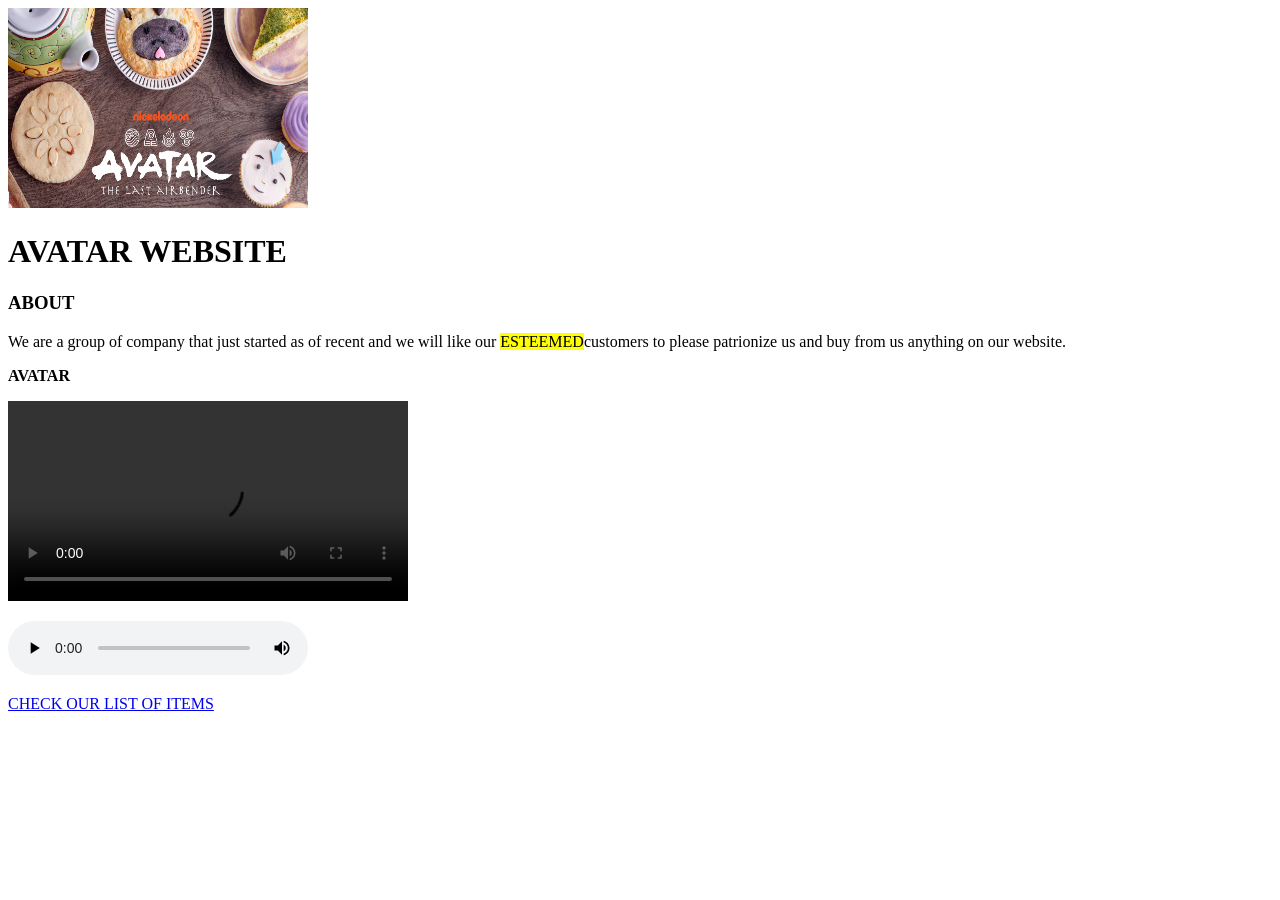
==== Index.html @ 99e4aa53 "first commit - committing all files to the repository" ====
<!DOCTYPE html>

<html>

<head>
     <title>MY FIRST WEBSITE</title>
</head>

<body>
     <img src="AvAtAr-logo.png" height="200" width="300px" alt="MY FIRST WEBSITE" title="AvAtAr is BENDING">
     <h1>AVATAR WEBSITE</h1>
     <h3><dl>ABOUT</dl></h3>
     <p>We are a group of company that just started as of recent and we will like our <mark>ESTEEMED</mark>customers to please patrionize us and buy from us anything on our website.</p>
     <p><b>AVATAR</b></p>
     <video controls src="AvAtAr video.mp4" height="200"></video>
     <p><audio controls src="AvAtAr audio.mp3"></audio></p>
     
<a href="page.html" target="_mine" title="CLICK HERE">
     CHECK OUR LIST OF ITEMS
</a>

</body>
</html>
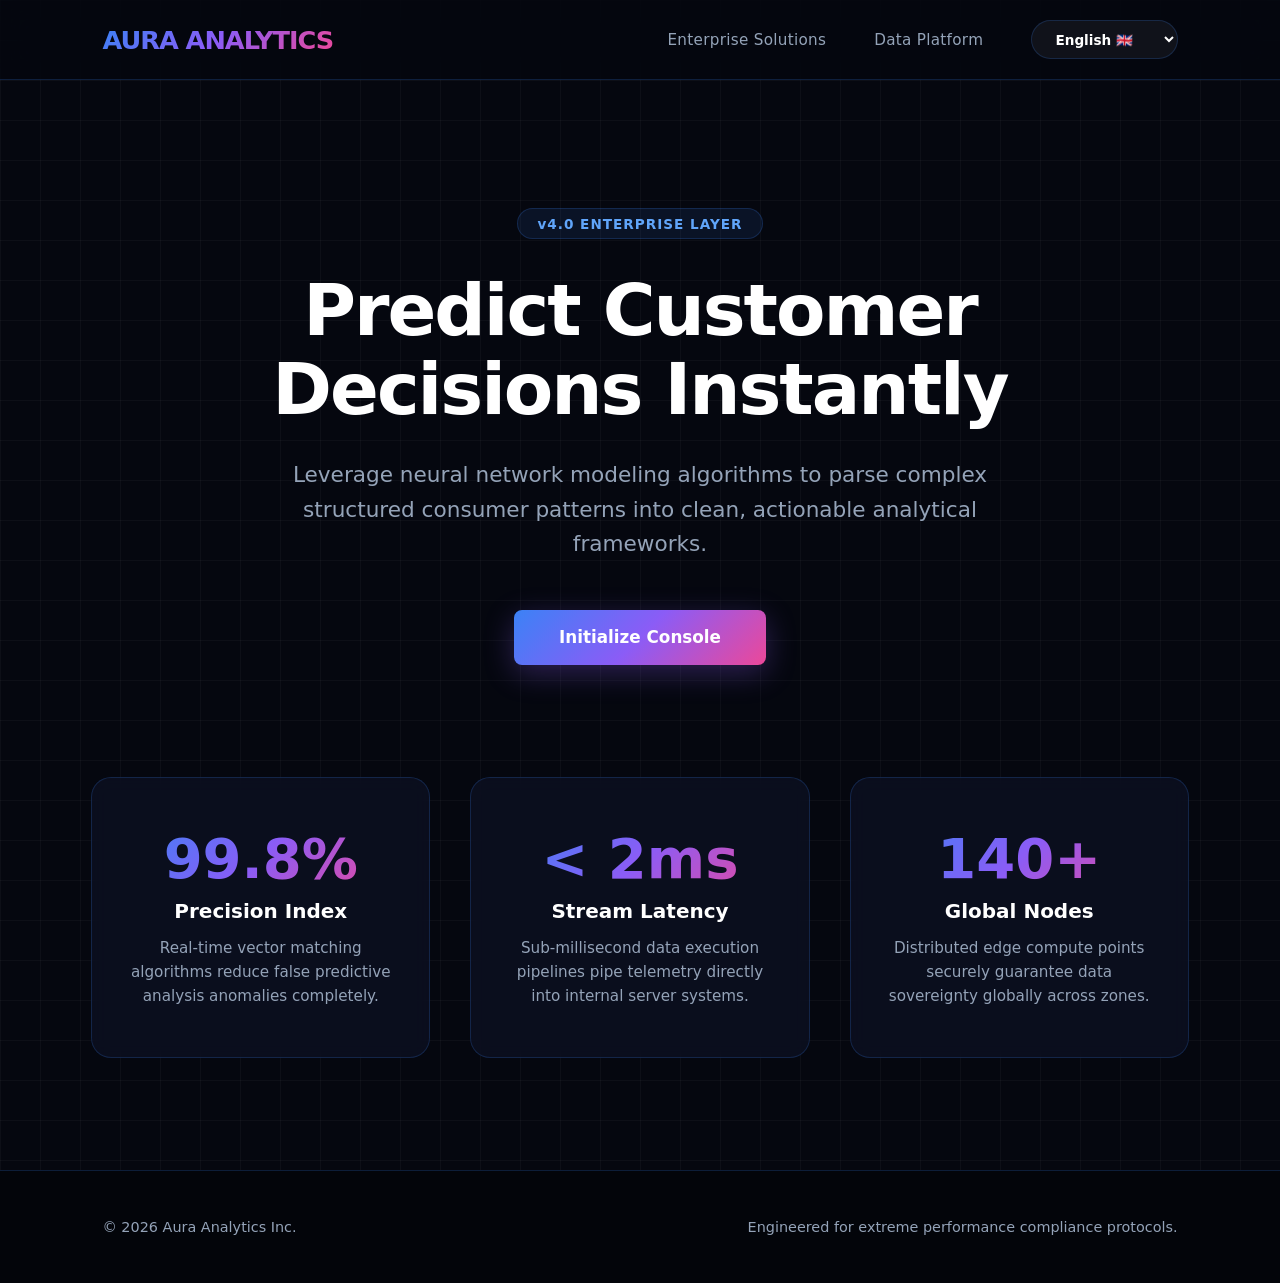
==== commit e93da94c: "Add Index.html" ====
--- a/Index.html
+++ b/Index.html
@@ -1,23 +1,59 @@
 <!DOCTYPE html>
+<html lang="en" dir="ltr">
+<head>
+    <meta charset="UTF-8">
+    <meta name="viewport" content="width=device-width, initial-scale=1.0">
+    <title>Aura Analytics | Next-Gen AI Insights</title>
+    <link rel="stylesheet" href="style.css">
+</head>
+<body>
 
-<html>
+    <header>
+        <div class="brand">AURA ANALYTICS</div>
+        <nav>
+            <a href="#" data-key="navSolutions">Enterprise Solutions</a>
+            <a href="#" data-key="navArchitecture">Data Platform</a>
+            
+            <select id="localizationTrigger" class="lang-control">
+                <option value="en">English 🇬🇧</option>
+                <option value="fr">Français 🇫🇷</option>
+                <option value="ar">العربية 🇦🇪</option>
+            </select>
+        </nav>
+    </header>
 
-<head>
-     <title>MY FIRST WEBSITE</title>
-</head>
+    <main class="hero-layout">
+        <div class="badge" data-key="heroBadge">v4.0 ENTERPRISE LAYER</div>
+        <h1 data-key="heroTitle">Predict Customer Decisions Instantly</h1>
+        <p data-key="heroSubtitle">Leverage neural network modeling algorithms to parse complex structured consumer patterns into clean, actionable analytical frameworks.</p>
+        <div class="action-hub">
+            <button class="btn-primary" data-key="heroCta">Initialize Console</button>
+        </div>
+    </main>
 
-<body>
-     <img src="AvAtAr-logo.png" height="200" width="300px" alt="MY FIRST WEBSITE" title="AvAtAr is BENDING">
-     <h1>AVATAR WEBSITE</h1>
-     <h3><dl>ABOUT</dl></h3>
-     <p>We are a group of company that just started as of recent and we will like our <mark>ESTEEMED</mark>customers to please patrionize us and buy from us anything on our website.</p>
-     <p><b>AVATAR</b></p>
-     <video controls src="AvAtAr video.mp4" height="200"></video>
-     <p><audio controls src="AvAtAr audio.mp3"></audio></p>
-     
-<a href="page.html" target="_mine" title="CLICK HERE">
-     CHECK OUR LIST OF ITEMS
-</a>
+    <section class="metrics-grid">
+        <div class="metric-card">
+            <div class="m-val">99.8%</div>
+            <h3 data-key="card1Title">Precision Index</h3>
+            <p data-key="card1Desc">Real-time vector matching algorithms reduce false predictive analysis anomalies completely.</p>
+        </div>
+        <div class="metric-card">
+            <div class="m-val">&lt; 2ms</div>
+            <h3 data-key="card2Title">Stream Latency</h3>
+            <p data-key="card2Desc">Sub-millisecond data execution pipelines pipe telemetry directly into internal server systems.</p>
+        </div>
+        <div class="metric-card">
+            <div class="m-val">140+</div>
+            <h3 data-key="card3Title">Global Nodes</h3>
+            <p data-key="card3Desc">Distributed edge compute points securely guarantee data sovereignty globally across zones.</p>
+        </div>
+    </section>
 
+    <footer>
+        <p>&copy; 2026 Aura Analytics Inc.</p>
+        <p data-key="footerNotice">Engineered for extreme performance compliance protocols.</p>
+    </footer>
+
+    <script src="script.js"></script>
 </body>
-</html>+</html>
--- a/style.css
+++ b/style.css
@@ -0,0 +1,267 @@
+:root {
+    --bg-deep: #05070f;
+    --bg-surface: rgba(13, 18, 36, 0.7);
+    --border-glow: rgba(59, 130, 246, 0.2);
+    --border-hover: rgba(139, 92, 246, 0.4);
+    --text-lead: #ffffff;
+    --text-muted: #94a3b8;
+    --primary: #3b82f6;
+    --gradient-glow: linear-gradient(135deg, #3b82f6 0%, #8b5cf6 50%, #ec4899 100%);
+}
+
+* {
+    margin: 0;
+    padding: 0;
+    box-sizing: border-box;
+    font-family: 'Inter', system-ui, -apple-system, sans-serif;
+    transition: all 0.25s cubic-bezier(0.4, 0, 0.2, 1);
+}
+
+body {
+    background-color: var(--bg-deep);
+    color: var(--text-lead);
+    min-height: 100vh;
+    display: flex;
+    flex-direction: column;
+    overflow-x: hidden;
+    position: relative;
+}
+
+body::before {
+    content: '';
+    position: absolute;
+    top: 0;
+    left: 0;
+    width: 100%;
+    height: 100%;
+    background-image: 
+        linear-gradient(rgba(255, 255, 255, 0.03) 1px, transparent 1px),
+        linear-gradient(90deg, rgba(255, 255, 255, 0.03) 1px, transparent 1px);
+    background-size: 40px 40px;
+    z-index: -1;
+    pointer-events: none;
+}
+
+header {
+    background-color: rgba(5, 7, 15, 0.75);
+    backdrop-filter: blur(16px);
+    -webkit-backdrop-filter: blur(16px);
+    border-bottom: 1px solid var(--border-glow);
+    position: sticky;
+    top: 0;
+    z-index: 1000;
+    padding: 1.25rem 8%;
+    display: flex;
+    justify-content: space-between;
+    align-items: center;
+}
+
+.brand {
+    font-size: 1.6rem;
+    font-weight: 800;
+    letter-spacing: -1px;
+    background: var(--gradient-glow);
+    -webkit-background-clip: text;
+     background-clip: text;
+    -webkit-text-fill-color: transparent;
+    cursor: default;
+}
+
+nav {
+    display: flex;
+    align-items: center;
+    gap: 3rem;
+}
+
+nav a {
+    color: var(--text-muted);
+    text-decoration: none;
+    font-weight: 500;
+    font-size: 0.95rem;
+    letter-spacing: 0.3px;
+}
+
+nav a:hover {
+    color: var(--text-lead);
+    text-shadow: 0 0 10px rgba(59, 130, 246, 0.5);
+}
+
+.lang-control {
+    background-color: rgba(255, 255, 255, 0.05);
+    color: var(--text-lead);
+    border: 1px solid var(--border-glow);
+    padding: 0.6rem 1.2rem;
+    border-radius: 30px;
+    cursor: pointer;
+    outline: none;
+    font-weight: 600;
+    font-size: 0.85rem;
+}
+
+.lang-control:hover, .lang-control:focus {
+    border-color: #8b5cf6;
+    background-color: rgba(255, 255, 255, 0.1);
+}
+
+/* High-Impact Hero Layout Section */
+.hero-layout {
+    text-align: center;
+    padding: 8rem 2rem 5rem 2rem;
+    max-width: 1000px;
+    margin: 0 auto;
+    position: relative;
+}
+
+.badge {
+    background: rgba(59, 130, 246, 0.1);
+    border: 1px solid var(--border-glow);
+    color: #60a5fa;
+    padding: 0.4rem 1.2rem;
+    border-radius: 50px;
+    font-size: 0.85rem;
+    font-weight: 600;
+    display: inline-block;
+    margin-bottom: 2rem;
+    letter-spacing: 1px;
+}
+
+.hero-layout h1 {
+    font-size: 4.5rem;
+    font-weight: 900;
+    line-height: 1.1;
+    margin-bottom: 1.8rem;
+    letter-spacing: -2px;
+}
+
+.hero-layout p {
+    font-size: 1.35rem;
+    color: var(--text-muted);
+    margin-bottom: 3rem;
+    line-height: 1.6;
+    max-width: 750px;
+    margin-left: auto;
+    margin-right: auto;
+}
+
+.action-hub {
+    display: flex;
+    justify-content: center;
+    gap: 1.5rem;
+}
+
+.btn-primary {
+    background: var(--gradient-glow);
+    color: white;
+    padding: 1.1rem 2.8rem;
+    border: none;
+    border-radius: 8px;
+    font-size: 1.05rem;
+    font-weight: 700;
+    cursor: pointer;
+    box-shadow: 0 8px 30px rgba(139, 92, 246, 0.3);
+}
+
+.btn-primary:hover {
+    transform: translateY(-3px);
+    box-shadow: 0 12px 35px rgba(139, 92, 246, 0.5);
+}
+
+.metrics-grid {
+    max-width: 1200px;
+    margin: 2rem auto 7rem auto;
+    padding: 0 4%;
+    display: grid;
+    grid-template-columns: repeat(3, 1fr);
+    gap: 2.5rem;
+    width: 100%;
+}
+
+.metric-card {
+    background: var(--bg-surface);
+    backdrop-filter: blur(10px);
+    border: 1px solid var(--border-glow);
+    border-radius: 20px;
+    padding: 3rem 2rem;
+    text-align: center;
+    position: relative;
+    overflow: hidden;
+}
+
+.metric-card::before {
+    content: '';
+    position: absolute;
+    top: 0;
+    left: 0;
+    width: 100%;
+    height: 4px;
+    background: var(--gradient-glow);
+    opacity: 0;
+    transition: opacity 0.3s;
+}
+
+.metric-card:hover::before {
+    opacity: 1;
+}
+
+.metric-card:hover {
+    border-color: var(--border-hover);
+    transform: translateY(-5px);
+    box-shadow: 0 15px 35px rgba(0, 0, 0, 0.4);
+}
+
+.m-val {
+    font-size: 3.5rem;
+    font-weight: 800;
+    background: var(--gradient-glow);
+    -webkit-background-clip: text;
+     background-clip: text;
+    -webkit-text-fill-color: transparent;
+    margin-bottom: 0.5rem;
+}
+
+.metric-card h3 {
+    font-size: 1.25rem;
+    font-weight: 700;
+    margin-bottom: 0.8rem;
+    color: var(--text-lead);
+}
+
+.metric-card p {
+    color: var(--text-muted);
+    font-size: 0.95rem;
+    line-height: 1.6;
+}
+
+footer {
+    margin-top: auto;
+    background-color: #03050a;
+    border-top: 1px solid var(--border-glow);
+    padding: 3rem 8%;
+    display: flex;
+    justify-content: space-between;
+    align-items: center;
+    color: var(--text-muted);
+    font-size: 0.9rem;
+}
+
+html[dir="rtl"] header,
+html[dir="rtl"] nav,
+html[dir="rtl"] .metrics-grid,
+html[dir="rtl"] footer {
+    flex-direction: row-reverse;
+}
+html[dir="rtl"] .metrics-grid {
+    direction: rtl;
+}
+html[dir="rtl"] .metric-card {
+    text-align: right;
+}
+
+@media (max-width: 968px) {
+    .hero-layout h1 { font-size: 2.8rem; }
+    .metrics-grid { grid-template-columns: 1fr; }
+    header, footer { flex-direction: column; gap: 1.5rem; text-align: center; }
+    html[dir="rtl"] header, html[dir="rtl"] footer { flex-direction: column; }
+    nav { flex-direction: column; gap: 1rem; }
+    html[dir="rtl"] nav { flex-direction: column; }
+}
